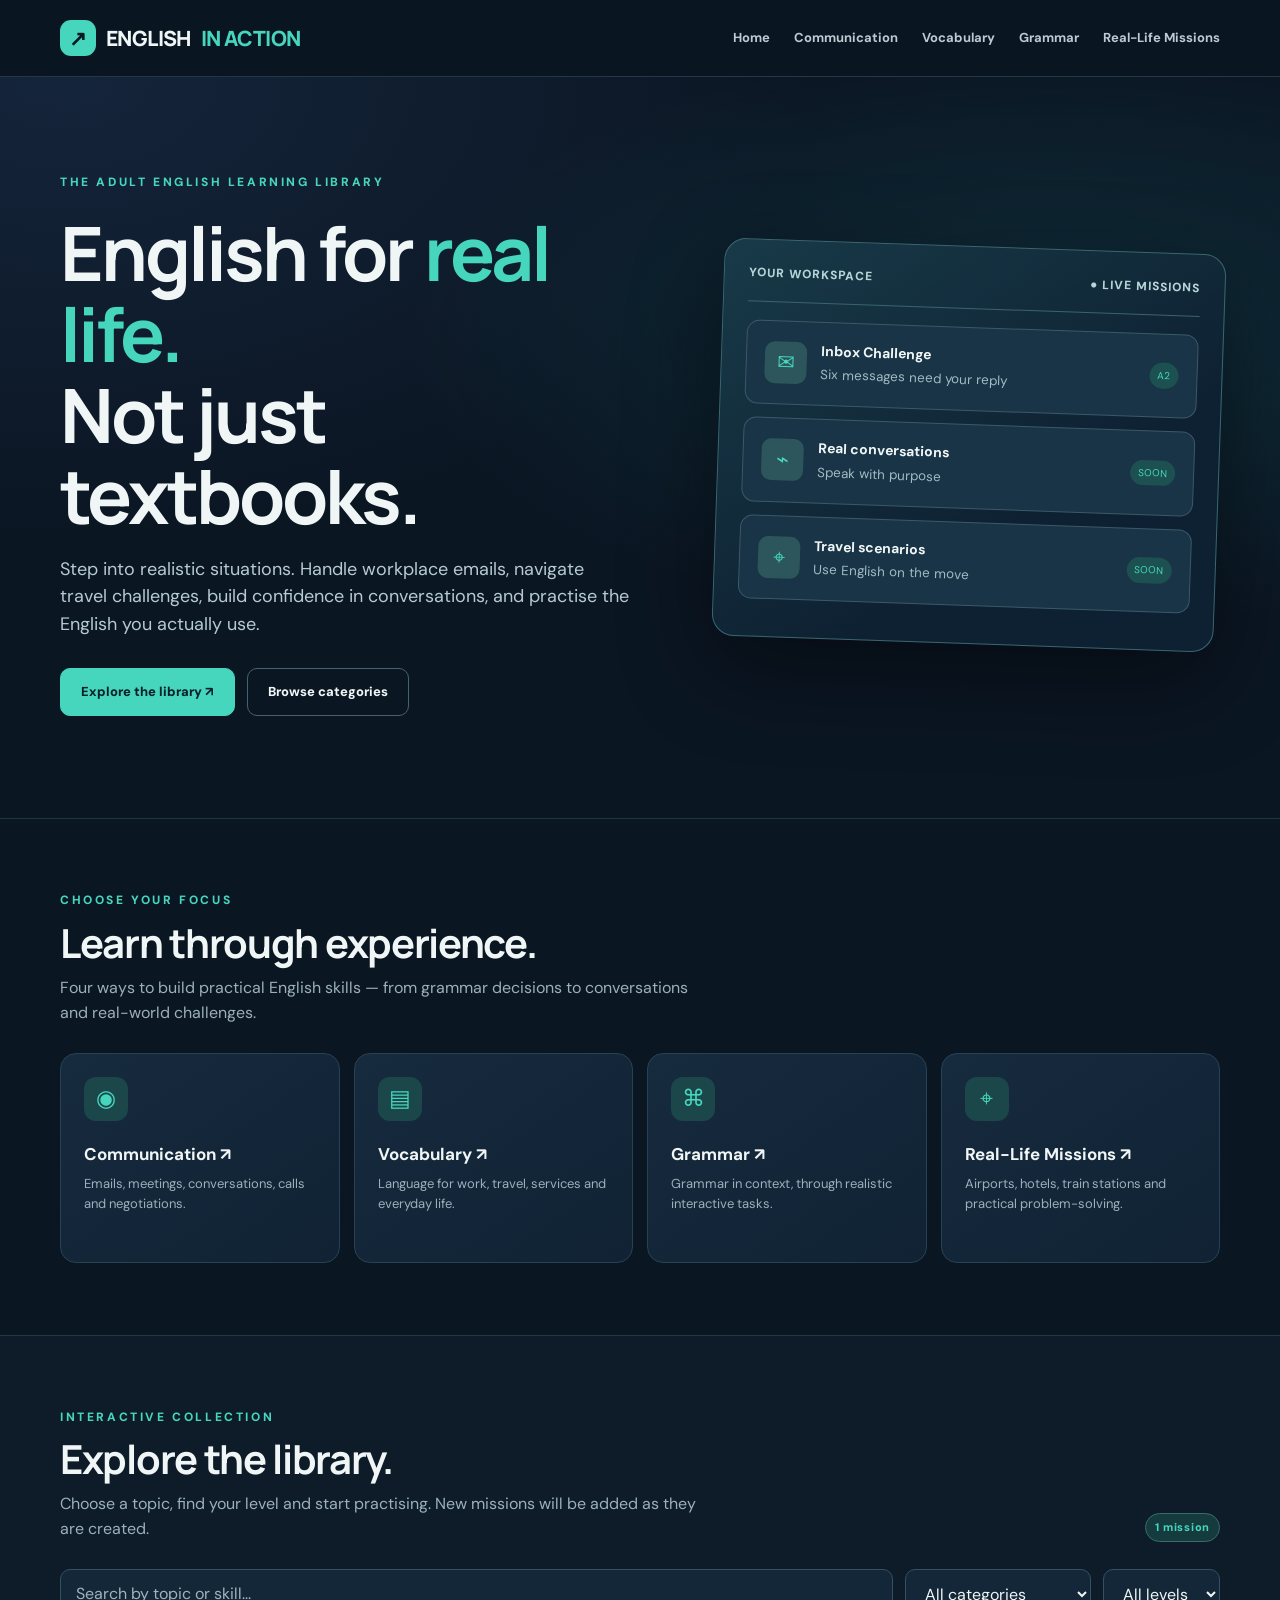
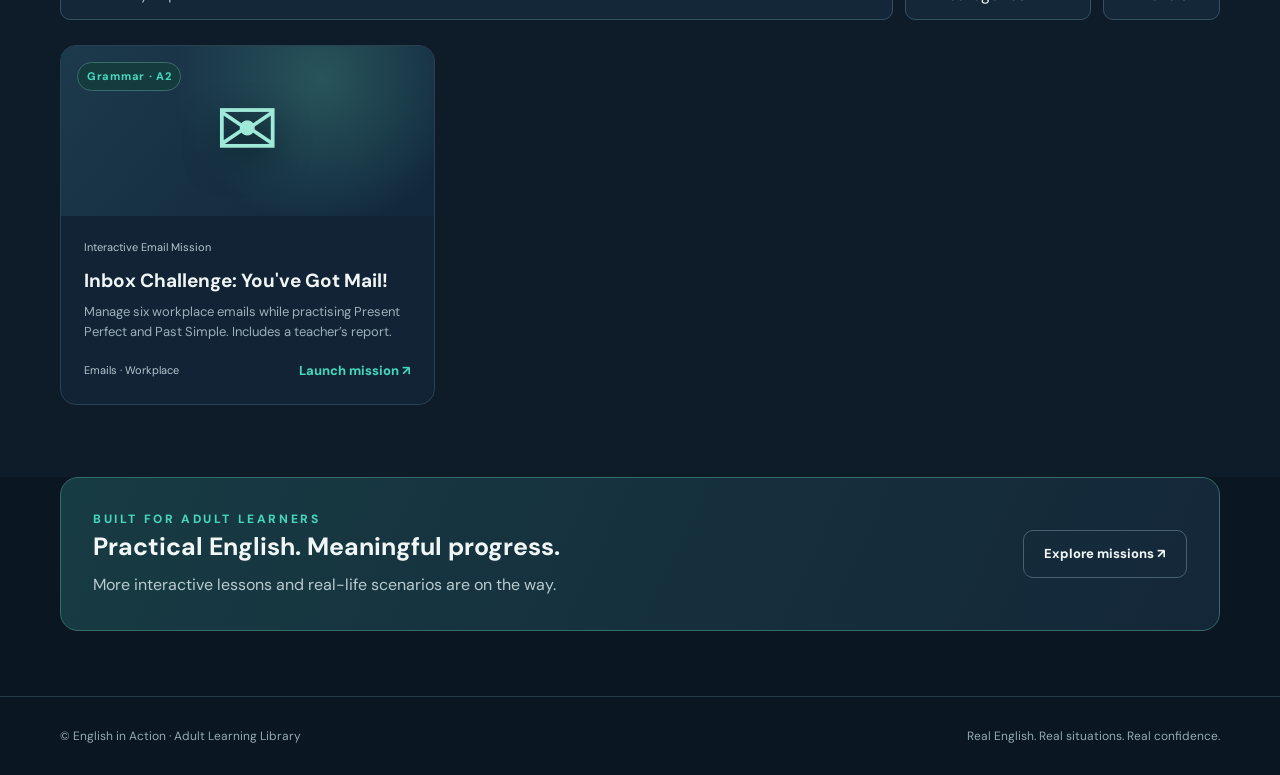
==== index.html @ a8d0b6d4 "Add files via upload" ====
<!doctype html><html lang="en"><head><meta charset="utf-8"><meta name="viewport" content="width=device-width,initial-scale=1"><meta name="theme-color" content="#0b1623"><meta name="description" content="English in Action — interactive English missions for adult learners. Real-life communication, grammar and vocabulary."><title>English in Action | Adult Learning Library</title><link rel="stylesheet" href="styles.css"></head><body>
<header class="nav"><div class="wrap nav-inner"><a class="brand" href="index.html"><span class="brand-mark">↗</span> ENGLISH <em>IN ACTION</em></a><nav class="links" aria-label="Main navigation"><a href="index.html">Home</a><a href="index.html?category=communication#library">Communication</a><a href="index.html?category=vocabulary#library">Vocabulary</a><a href="index.html?category=grammar#library">Grammar</a><a href="index.html?category=missions#library">Real-Life Missions</a></nav></div></header>
<main><section class="hero"><div class="wrap hero-grid"><div><div class="eyebrow">The adult English learning library</div><h1>English for <span>real life.</span><br>Not just textbooks.</h1><p class="lead">Step into realistic situations. Handle workplace emails, navigate travel challenges, build confidence in conversations, and practise the English you actually use.</p><div class="actions"><a class="btn" href="#library">Explore the library ↗</a><a class="btn alt" href="#categories">Browse categories</a></div></div><div class="hero-art" aria-hidden="true"><div class="art-top"><span>YOUR WORKSPACE</span><span>● LIVE MISSIONS</span></div><div class="art-line"></div><div class="art-mail"><span class="art-icon">✉</span><span><strong>Inbox Challenge</strong><small>Six messages need your reply</small></span><span class="art-badge">A2</span></div><div class="art-mail"><span class="art-icon">⌁</span><span><strong>Real conversations</strong><small>Speak with purpose</small></span><span class="art-badge">SOON</span></div><div class="art-mail"><span class="art-icon">⌖</span><span><strong>Travel scenarios</strong><small>Use English on the move</small></span><span class="art-badge">SOON</span></div></div></div></section>
<section class="section" id="categories"><div class="wrap"><div class="eyebrow">Choose your focus</div><div class="section-head"><div><h2>Learn through experience.</h2><p class="sub">Four ways to build practical English skills — from grammar decisions to conversations and real-world challenges.</p></div></div><div class="category-grid"><a class="cat" href="index.html?category=communication#library"><span class="cat-icon">◉</span><h3>Communication ↗</h3><p>Emails, meetings, conversations, calls and negotiations.</p></a><a class="cat" href="index.html?category=vocabulary#library"><span class="cat-icon">▤</span><h3>Vocabulary ↗</h3><p>Language for work, travel, services and everyday life.</p></a><a class="cat" href="index.html?category=grammar#library"><span class="cat-icon">⌘</span><h3>Grammar ↗</h3><p>Grammar in context, through realistic interactive tasks.</p></a><a class="cat" href="index.html?category=missions#library"><span class="cat-icon">⌖</span><h3>Real-Life Missions ↗</h3><p>Airports, hotels, train stations and practical problem-solving.</p></a></div></div></section>
<section class="section catalog" id="library"><div class="wrap"><div class="eyebrow">Interactive collection</div><div class="section-head"><div><h2>Explore the library.</h2><p class="sub">Choose a topic, find your level and start practising. New missions will be added as they are created.</p></div><span class="pill" id="count">1 mission</span></div><div class="filters"><input class="field search" id="search" type="search" placeholder="Search by topic or skill..." aria-label="Search materials"><select class="field" id="category" aria-label="Filter by category"><option value="">All categories</option><option value="communication">Communication</option><option value="vocabulary">Vocabulary</option><option value="grammar">Grammar</option><option value="missions">Real-Life Missions</option></select><select class="field" id="level" aria-label="Filter by level"><option value="">All levels</option><option>A1</option><option>A2</option><option>B1</option><option>B2</option><option>C1</option></select></div><div class="cards" id="cards" aria-live="polite"></div></div></section>
<section class="wrap"><div class="banner"><div><div class="eyebrow">Built for adult learners</div><h2>Practical English. Meaningful progress.</h2><p>More interactive lessons and real-life scenarios are on the way.</p></div><a class="btn alt" href="#library">Explore missions ↗</a></div></section></main><footer class="footer"><div class="wrap footer-inner"><span>© English in Action · Adult Learning Library</span><span>Real English. Real situations. Real confidence.</span></div></footer><script src="materials.js"></script><script src="app.js"></script></body></html>
---- styles.css ----
@import url('https://fonts.googleapis.com/css2?family=DM+Sans:wght@400;500;600;700;800&family=Manrope:wght@400;500;600;700;800&display=swap');
:root{--bg:#0b1623;--panel:#122335;--panel2:#162b3d;--line:#284254;--ink:#f0f6f5;--muted:#9bb0ba;--teal:#46d6bd;--teal2:#153e42;--gold:#e9c991}*{box-sizing:border-box}html{scroll-behavior:smooth}body{margin:0;background:var(--bg);color:var(--ink);font-family:'DM Sans',sans-serif;line-height:1.55}a{color:inherit;text-decoration:none}button,input,select{font:inherit}button{cursor:pointer}.wrap{width:min(1160px,calc(100% - 44px));margin:auto}.nav{position:sticky;top:0;z-index:10;background:#0b1623ee;backdrop-filter:blur(18px);border-bottom:1px solid #243746}.nav-inner{display:flex;align-items:center;justify-content:space-between;min-height:76px;gap:20px}.brand{font-family:Manrope,sans-serif;font-weight:800;letter-spacing:-.6px;font-size:21px;display:flex;align-items:center;gap:10px}.brand-mark{display:grid;place-items:center;width:36px;height:36px;border-radius:11px;color:#071923;background:var(--teal);font-size:21px}.brand em{font-style:normal;color:var(--teal)}.links{display:flex;gap:24px;align-items:center}.links a{font-size:13px;color:#bbccd1;font-weight:700}.links a:hover,.links a.active{color:var(--teal)}.eyebrow{color:var(--teal);font-size:12px;font-weight:800;letter-spacing:2.6px;text-transform:uppercase}.hero{position:relative;overflow:hidden;padding:96px 0 102px;border-bottom:1px solid #1d3443;background:radial-gradient(ellipse at 82% 35%,#15505a66,transparent 43%),radial-gradient(ellipse at 5% 0%,#243c6260,transparent 44%)}.hero-grid{display:grid;grid-template-columns:1.1fr .9fr;gap:45px;align-items:center}.hero h1{font-family:Manrope,sans-serif;font-size:clamp(43px,6vw,75px);line-height:1.08;letter-spacing:-3px;margin:20px 0}.hero h1 span{color:var(--teal)}.lead{font-size:18px;color:#b6cbd0;max-width:570px}.actions{display:flex;gap:12px;flex-wrap:wrap;margin-top:29px}.btn{display:inline-flex;align-items:center;justify-content:center;gap:8px;padding:13px 20px;border-radius:10px;background:var(--teal);border:1px solid var(--teal);color:#09202b;font-weight:800;font-size:13px}.btn.alt{background:transparent;color:var(--ink);border-color:#476173}.btn:hover{filter:brightness(1.08)}.hero-art{position:relative;min-height:340px;border:1px solid #3a6671;border-radius:22px;background:linear-gradient(145deg,#183a48,#0e2132 65%);box-shadow:0 30px 90px #0007;padding:24px;transform:rotate(2deg)}.art-top{display:flex;justify-content:space-between;color:#b7d5d8;font-size:12px;font-weight:800;letter-spacing:1px}.art-line{height:1px;background:#3b6370;margin:18px 0}.art-mail{padding:18px;border:1px solid #3b5966;background:#183446;border-radius:13px;margin:13px 0;display:flex;align-items:center;gap:14px}.art-icon{width:42px;height:42px;border-radius:10px;display:grid;place-items:center;background:#2d565c;color:var(--teal);font-size:21px}.art-mail strong{display:block;font-size:14px}.art-mail small{color:#a3bbc3}.art-badge{margin-left:auto;font-size:10px;color:var(--teal);background:#1d5051;padding:5px 8px;border-radius:99px}.section{padding:72px 0}.section-head{display:flex;align-items:end;justify-content:space-between;gap:20px;margin-bottom:27px}.section h2{font-family:Manrope;font-size:clamp(28px,3.4vw,40px);line-height:1.2;letter-spacing:-1.3px;margin:9px 0}.sub{color:var(--muted);max-width:640px;margin:0}.category-grid{display:grid;grid-template-columns:repeat(4,1fr);gap:14px}.cat{background:linear-gradient(145deg,#172b3e,#102234);border:1px solid var(--line);padding:23px;border-radius:16px;min-height:210px;transition:.2s}.cat:hover,.card:hover{transform:translateY(-3px);border-color:#3d948c}.cat-icon{width:44px;height:44px;display:grid;place-items:center;background:#1b474a;border-radius:12px;color:var(--teal);font-size:23px}.cat h3{margin:20px 0 7px;font-size:17px}.cat p{margin:0;color:var(--muted);font-size:13px}.catalog{background:#0e1c2a;border-top:1px solid #223747}.filters{display:flex;gap:12px;flex-wrap:wrap;margin:25px 0}.field{background:#142739;color:var(--ink);border:1px solid #345064;border-radius:10px;padding:12px 15px;min-height:45px}.search{flex:1;min-width:220px}.field::placeholder{color:#a0b2bc}.cards{display:grid;grid-template-columns:repeat(3,1fr);gap:18px}.card{background:var(--panel);border:1px solid var(--line);border-radius:16px;overflow:hidden;transition:.2s;display:flex;flex-direction:column}.card-visual{min-height:170px;display:grid;place-items:center;background:radial-gradient(circle at 70% 20%,#3b797480,transparent 50%),linear-gradient(130deg,#1d394c,#10283a);position:relative}.card-visual:before{content:'✉';font-size:77px;color:#9fe9d8;text-shadow:0 12px 32px #071b26}.pill{font-size:11px;font-weight:800;letter-spacing:.7px;border:1px solid #386e6a;color:var(--teal);background:#153b3f;padding:5px 9px;border-radius:99px}.card-visual .pill{position:absolute;top:16px;left:16px}.card-body{padding:23px;display:flex;flex-direction:column;flex:1}.card h3{font-size:19px;line-height:1.3;margin:13px 0 9px}.card p{font-size:13px;color:var(--muted);margin:0 0 18px}.card-foot{margin-top:auto;display:flex;justify-content:space-between;align-items:center;gap:10px}.card-foot a{font-size:13px;color:var(--teal);font-weight:800}.tag{font-size:11px;color:#b4c6cd}.empty{padding:30px;border:1px dashed #3b5668;border-radius:14px;color:var(--muted)}.banner{margin:0 0 65px;padding:32px;border:1px solid #346c6a;border-radius:18px;background:linear-gradient(115deg,#173b43,#142738);display:flex;justify-content:space-between;align-items:center;gap:24px}.banner h2{margin:0 0 6px;font-size:25px}.banner p{color:#b8cbd0;margin:0}.footer{border-top:1px solid #233a49;padding:30px 0;color:#93a9b4;font-size:12px}.footer-inner{display:flex;justify-content:space-between;gap:12px;flex-wrap:wrap}.mobile-note{display:none}@media(max-width:850px){.hero-grid{grid-template-columns:1fr}.hero-art{max-width:540px}.category-grid{grid-template-columns:repeat(2,1fr)}.cards{grid-template-columns:repeat(2,1fr)}.links{gap:11px;flex-wrap:wrap}.links a{font-size:11px}}@media(max-width:570px){.wrap{width:min(100% - 28px,1160px)}.nav-inner{padding:12px 0;align-items:flex-start;flex-direction:column}.links{gap:13px}.hero{padding:55px 0 65px}.hero h1{letter-spacing:-2px}.hero-art{min-height:0}.section{padding:52px 0}.category-grid,.cards{grid-template-columns:1fr}.cat{min-height:0}.banner{flex-direction:column;align-items:flex-start}.section-head{align-items:flex-start;flex-direction:column}}
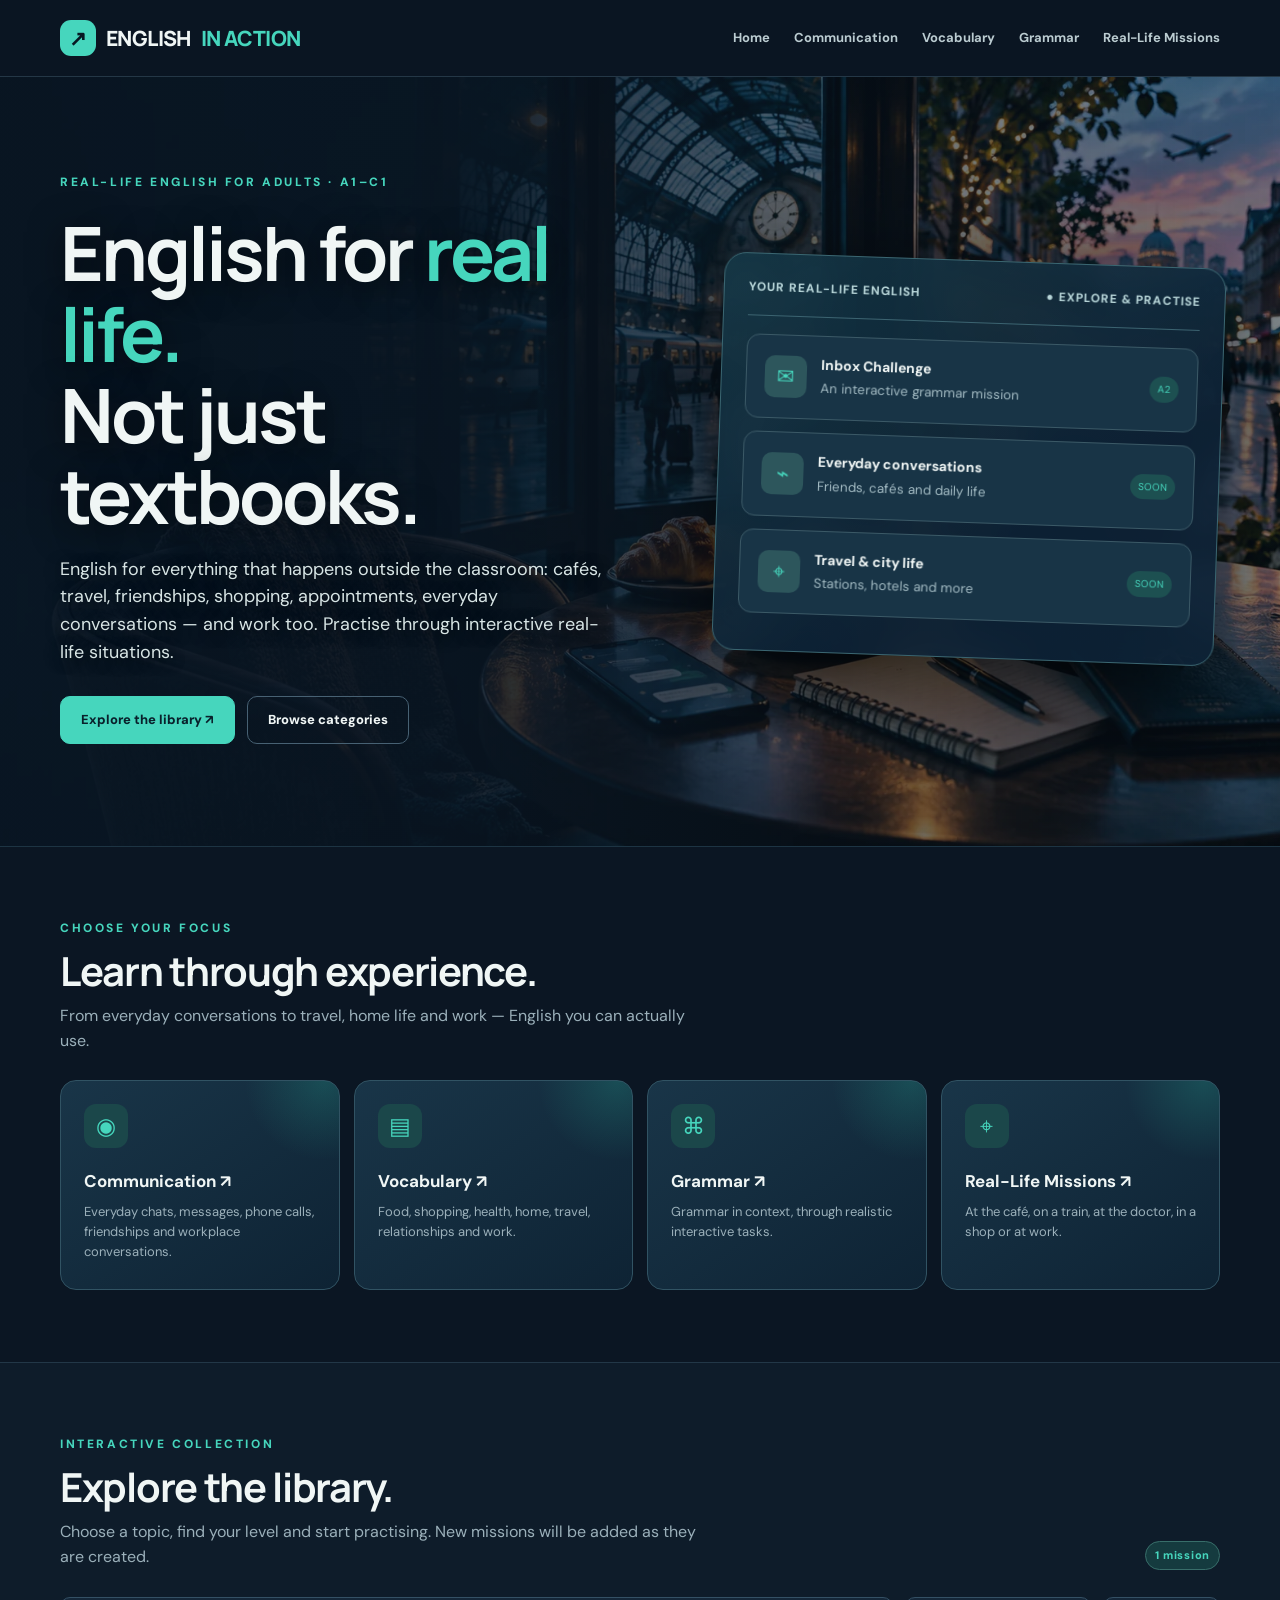
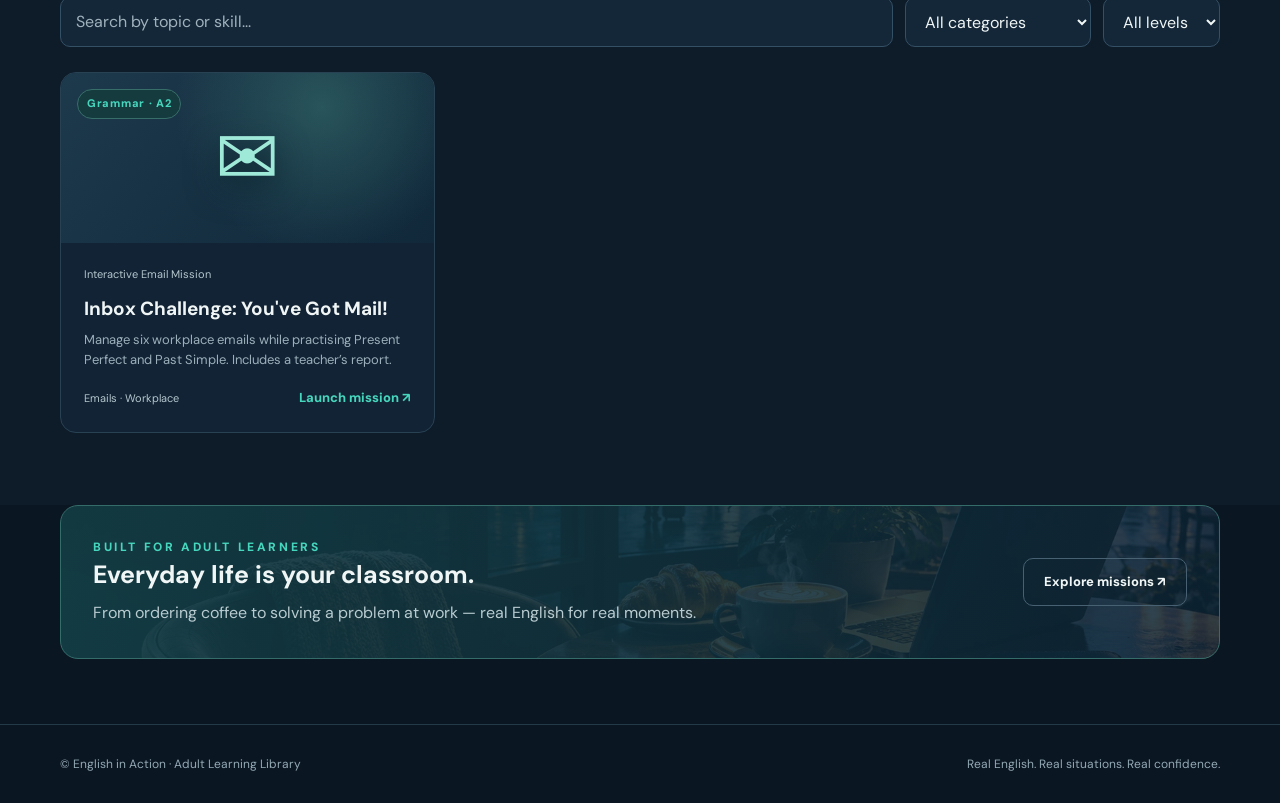
==== commit 78816d88: "Add files via upload" ====
--- a/index.html
+++ b/index.html
@@ -1,6 +1,6 @@
 <!doctype html><html lang="en"><head><meta charset="utf-8"><meta name="viewport" content="width=device-width,initial-scale=1"><meta name="theme-color" content="#0b1623"><meta name="description" content="English in Action — interactive English missions for adult learners. Real-life communication, grammar and vocabulary."><title>English in Action | Adult Learning Library</title><link rel="stylesheet" href="styles.css"></head><body>
 <header class="nav"><div class="wrap nav-inner"><a class="brand" href="index.html"><span class="brand-mark">↗</span> ENGLISH <em>IN ACTION</em></a><nav class="links" aria-label="Main navigation"><a href="index.html">Home</a><a href="index.html?category=communication#library">Communication</a><a href="index.html?category=vocabulary#library">Vocabulary</a><a href="index.html?category=grammar#library">Grammar</a><a href="index.html?category=missions#library">Real-Life Missions</a></nav></div></header>
-<main><section class="hero"><div class="wrap hero-grid"><div><div class="eyebrow">The adult English learning library</div><h1>English for <span>real life.</span><br>Not just textbooks.</h1><p class="lead">Step into realistic situations. Handle workplace emails, navigate travel challenges, build confidence in conversations, and practise the English you actually use.</p><div class="actions"><a class="btn" href="#library">Explore the library ↗</a><a class="btn alt" href="#categories">Browse categories</a></div></div><div class="hero-art" aria-hidden="true"><div class="art-top"><span>YOUR WORKSPACE</span><span>● LIVE MISSIONS</span></div><div class="art-line"></div><div class="art-mail"><span class="art-icon">✉</span><span><strong>Inbox Challenge</strong><small>Six messages need your reply</small></span><span class="art-badge">A2</span></div><div class="art-mail"><span class="art-icon">⌁</span><span><strong>Real conversations</strong><small>Speak with purpose</small></span><span class="art-badge">SOON</span></div><div class="art-mail"><span class="art-icon">⌖</span><span><strong>Travel scenarios</strong><small>Use English on the move</small></span><span class="art-badge">SOON</span></div></div></div></section>
-<section class="section" id="categories"><div class="wrap"><div class="eyebrow">Choose your focus</div><div class="section-head"><div><h2>Learn through experience.</h2><p class="sub">Four ways to build practical English skills — from grammar decisions to conversations and real-world challenges.</p></div></div><div class="category-grid"><a class="cat" href="index.html?category=communication#library"><span class="cat-icon">◉</span><h3>Communication ↗</h3><p>Emails, meetings, conversations, calls and negotiations.</p></a><a class="cat" href="index.html?category=vocabulary#library"><span class="cat-icon">▤</span><h3>Vocabulary ↗</h3><p>Language for work, travel, services and everyday life.</p></a><a class="cat" href="index.html?category=grammar#library"><span class="cat-icon">⌘</span><h3>Grammar ↗</h3><p>Grammar in context, through realistic interactive tasks.</p></a><a class="cat" href="index.html?category=missions#library"><span class="cat-icon">⌖</span><h3>Real-Life Missions ↗</h3><p>Airports, hotels, train stations and practical problem-solving.</p></a></div></div></section>
+<main><section class="hero"><div class="wrap hero-grid"><div><div class="eyebrow">Real-life English for adults · A1–C1</div><h1>English for <span>real life.</span><br>Not just textbooks.</h1><p class="lead">English for everything that happens outside the classroom: cafés, travel, friendships, shopping, appointments, everyday conversations — and work too. Practise through interactive real-life situations.</p><div class="actions"><a class="btn" href="#library">Explore the library ↗</a><a class="btn alt" href="#categories">Browse categories</a></div></div><div class="hero-art" aria-hidden="true"><div class="art-top"><span>YOUR REAL-LIFE ENGLISH</span><span>● EXPLORE & PRACTISE</span></div><div class="art-line"></div><div class="art-mail"><span class="art-icon">✉</span><span><strong>Inbox Challenge</strong><small>An interactive grammar mission</small></span><span class="art-badge">A2</span></div><div class="art-mail"><span class="art-icon">⌁</span><span><strong>Everyday conversations</strong><small>Friends, cafés and daily life</small></span><span class="art-badge">SOON</span></div><div class="art-mail"><span class="art-icon">⌖</span><span><strong>Travel & city life</strong><small>Stations, hotels and more</small></span><span class="art-badge">SOON</span></div></div></div></section>
+<section class="section" id="categories"><div class="wrap"><div class="eyebrow">Choose your focus</div><div class="section-head"><div><h2>Learn through experience.</h2><p class="sub">From everyday conversations to travel, home life and work — English you can actually use.</p></div></div><div class="category-grid"><a class="cat" href="index.html?category=communication#library"><span class="cat-icon">◉</span><h3>Communication ↗</h3><p>Everyday chats, messages, phone calls, friendships and workplace conversations.</p></a><a class="cat" href="index.html?category=vocabulary#library"><span class="cat-icon">▤</span><h3>Vocabulary ↗</h3><p>Food, shopping, health, home, travel, relationships and work.</p></a><a class="cat" href="index.html?category=grammar#library"><span class="cat-icon">⌘</span><h3>Grammar ↗</h3><p>Grammar in context, through realistic interactive tasks.</p></a><a class="cat" href="index.html?category=missions#library"><span class="cat-icon">⌖</span><h3>Real-Life Missions ↗</h3><p>At the café, on a train, at the doctor, in a shop or at work.</p></a></div></div></section>
 <section class="section catalog" id="library"><div class="wrap"><div class="eyebrow">Interactive collection</div><div class="section-head"><div><h2>Explore the library.</h2><p class="sub">Choose a topic, find your level and start practising. New missions will be added as they are created.</p></div><span class="pill" id="count">1 mission</span></div><div class="filters"><input class="field search" id="search" type="search" placeholder="Search by topic or skill..." aria-label="Search materials"><select class="field" id="category" aria-label="Filter by category"><option value="">All categories</option><option value="communication">Communication</option><option value="vocabulary">Vocabulary</option><option value="grammar">Grammar</option><option value="missions">Real-Life Missions</option></select><select class="field" id="level" aria-label="Filter by level"><option value="">All levels</option><option>A1</option><option>A2</option><option>B1</option><option>B2</option><option>C1</option></select></div><div class="cards" id="cards" aria-live="polite"></div></div></section>
-<section class="wrap"><div class="banner"><div><div class="eyebrow">Built for adult learners</div><h2>Practical English. Meaningful progress.</h2><p>More interactive lessons and real-life scenarios are on the way.</p></div><a class="btn alt" href="#library">Explore missions ↗</a></div></section></main><footer class="footer"><div class="wrap footer-inner"><span>© English in Action · Adult Learning Library</span><span>Real English. Real situations. Real confidence.</span></div></footer><script src="materials.js"></script><script src="app.js"></script></body></html>+<section class="wrap"><div class="banner"><div><div class="eyebrow">Built for adult learners</div><h2>Everyday life is your classroom.</h2><p>From ordering coffee to solving a problem at work — real English for real moments.</p></div><a class="btn alt" href="#library">Explore missions ↗</a></div></section></main><footer class="footer"><div class="wrap footer-inner"><span>© English in Action · Adult Learning Library</span><span>Real English. Real situations. Real confidence.</span></div></footer><script src="materials.js"></script><script src="app.js"></script></body></html>
--- a/styles.css
+++ b/styles.css
@@ -1,2 +1,14 @@
 @import url('https://fonts.googleapis.com/css2?family=DM+Sans:wght@400;500;600;700;800&family=Manrope:wght@400;500;600;700;800&display=swap');
 :root{--bg:#0b1623;--panel:#122335;--panel2:#162b3d;--line:#284254;--ink:#f0f6f5;--muted:#9bb0ba;--teal:#46d6bd;--teal2:#153e42;--gold:#e9c991}*{box-sizing:border-box}html{scroll-behavior:smooth}body{margin:0;background:var(--bg);color:var(--ink);font-family:'DM Sans',sans-serif;line-height:1.55}a{color:inherit;text-decoration:none}button,input,select{font:inherit}button{cursor:pointer}.wrap{width:min(1160px,calc(100% - 44px));margin:auto}.nav{position:sticky;top:0;z-index:10;background:#0b1623ee;backdrop-filter:blur(18px);border-bottom:1px solid #243746}.nav-inner{display:flex;align-items:center;justify-content:space-between;min-height:76px;gap:20px}.brand{font-family:Manrope,sans-serif;font-weight:800;letter-spacing:-.6px;font-size:21px;display:flex;align-items:center;gap:10px}.brand-mark{display:grid;place-items:center;width:36px;height:36px;border-radius:11px;color:#071923;background:var(--teal);font-size:21px}.brand em{font-style:normal;color:var(--teal)}.links{display:flex;gap:24px;align-items:center}.links a{font-size:13px;color:#bbccd1;font-weight:700}.links a:hover,.links a.active{color:var(--teal)}.eyebrow{color:var(--teal);font-size:12px;font-weight:800;letter-spacing:2.6px;text-transform:uppercase}.hero{position:relative;overflow:hidden;padding:96px 0 102px;border-bottom:1px solid #1d3443;background:radial-gradient(ellipse at 82% 35%,#15505a66,transparent 43%),radial-gradient(ellipse at 5% 0%,#243c6260,transparent 44%)}.hero-grid{display:grid;grid-template-columns:1.1fr .9fr;gap:45px;align-items:center}.hero h1{font-family:Manrope,sans-serif;font-size:clamp(43px,6vw,75px);line-height:1.08;letter-spacing:-3px;margin:20px 0}.hero h1 span{color:var(--teal)}.lead{font-size:18px;color:#b6cbd0;max-width:570px}.actions{display:flex;gap:12px;flex-wrap:wrap;margin-top:29px}.btn{display:inline-flex;align-items:center;justify-content:center;gap:8px;padding:13px 20px;border-radius:10px;background:var(--teal);border:1px solid var(--teal);color:#09202b;font-weight:800;font-size:13px}.btn.alt{background:transparent;color:var(--ink);border-color:#476173}.btn:hover{filter:brightness(1.08)}.hero-art{position:relative;min-height:340px;border:1px solid #3a6671;border-radius:22px;background:linear-gradient(145deg,#183a48,#0e2132 65%);box-shadow:0 30px 90px #0007;padding:24px;transform:rotate(2deg)}.art-top{display:flex;justify-content:space-between;color:#b7d5d8;font-size:12px;font-weight:800;letter-spacing:1px}.art-line{height:1px;background:#3b6370;margin:18px 0}.art-mail{padding:18px;border:1px solid #3b5966;background:#183446;border-radius:13px;margin:13px 0;display:flex;align-items:center;gap:14px}.art-icon{width:42px;height:42px;border-radius:10px;display:grid;place-items:center;background:#2d565c;color:var(--teal);font-size:21px}.art-mail strong{display:block;font-size:14px}.art-mail small{color:#a3bbc3}.art-badge{margin-left:auto;font-size:10px;color:var(--teal);background:#1d5051;padding:5px 8px;border-radius:99px}.section{padding:72px 0}.section-head{display:flex;align-items:end;justify-content:space-between;gap:20px;margin-bottom:27px}.section h2{font-family:Manrope;font-size:clamp(28px,3.4vw,40px);line-height:1.2;letter-spacing:-1.3px;margin:9px 0}.sub{color:var(--muted);max-width:640px;margin:0}.category-grid{display:grid;grid-template-columns:repeat(4,1fr);gap:14px}.cat{background:linear-gradient(145deg,#172b3e,#102234);border:1px solid var(--line);padding:23px;border-radius:16px;min-height:210px;transition:.2s}.cat:hover,.card:hover{transform:translateY(-3px);border-color:#3d948c}.cat-icon{width:44px;height:44px;display:grid;place-items:center;background:#1b474a;border-radius:12px;color:var(--teal);font-size:23px}.cat h3{margin:20px 0 7px;font-size:17px}.cat p{margin:0;color:var(--muted);font-size:13px}.catalog{background:#0e1c2a;border-top:1px solid #223747}.filters{display:flex;gap:12px;flex-wrap:wrap;margin:25px 0}.field{background:#142739;color:var(--ink);border:1px solid #345064;border-radius:10px;padding:12px 15px;min-height:45px}.search{flex:1;min-width:220px}.field::placeholder{color:#a0b2bc}.cards{display:grid;grid-template-columns:repeat(3,1fr);gap:18px}.card{background:var(--panel);border:1px solid var(--line);border-radius:16px;overflow:hidden;transition:.2s;display:flex;flex-direction:column}.card-visual{min-height:170px;display:grid;place-items:center;background:radial-gradient(circle at 70% 20%,#3b797480,transparent 50%),linear-gradient(130deg,#1d394c,#10283a);position:relative}.card-visual:before{content:'✉';font-size:77px;color:#9fe9d8;text-shadow:0 12px 32px #071b26}.pill{font-size:11px;font-weight:800;letter-spacing:.7px;border:1px solid #386e6a;color:var(--teal);background:#153b3f;padding:5px 9px;border-radius:99px}.card-visual .pill{position:absolute;top:16px;left:16px}.card-body{padding:23px;display:flex;flex-direction:column;flex:1}.card h3{font-size:19px;line-height:1.3;margin:13px 0 9px}.card p{font-size:13px;color:var(--muted);margin:0 0 18px}.card-foot{margin-top:auto;display:flex;justify-content:space-between;align-items:center;gap:10px}.card-foot a{font-size:13px;color:var(--teal);font-weight:800}.tag{font-size:11px;color:#b4c6cd}.empty{padding:30px;border:1px dashed #3b5668;border-radius:14px;color:var(--muted)}.banner{margin:0 0 65px;padding:32px;border:1px solid #346c6a;border-radius:18px;background:linear-gradient(115deg,#173b43,#142738);display:flex;justify-content:space-between;align-items:center;gap:24px}.banner h2{margin:0 0 6px;font-size:25px}.banner p{color:#b8cbd0;margin:0}.footer{border-top:1px solid #233a49;padding:30px 0;color:#93a9b4;font-size:12px}.footer-inner{display:flex;justify-content:space-between;gap:12px;flex-wrap:wrap}.mobile-note{display:none}@media(max-width:850px){.hero-grid{grid-template-columns:1fr}.hero-art{max-width:540px}.category-grid{grid-template-columns:repeat(2,1fr)}.cards{grid-template-columns:repeat(2,1fr)}.links{gap:11px;flex-wrap:wrap}.links a{font-size:11px}}@media(max-width:570px){.wrap{width:min(100% - 28px,1160px)}.nav-inner{padding:12px 0;align-items:flex-start;flex-direction:column}.links{gap:13px}.hero{padding:55px 0 65px}.hero h1{letter-spacing:-2px}.hero-art{min-height:0}.section{padding:52px 0}.category-grid,.cards{grid-template-columns:1fr}.cat{min-height:0}.banner{flex-direction:column;align-items:flex-start}.section-head{align-items:flex-start;flex-direction:column}}
+
+/* Midnight & Teal · cinematic real-life editorial update */
+.hero{background:linear-gradient(90deg,#091522f5 0%,#091522e8 35%,#0915229c 65%,#0915227c 100%),url("hero-life.webp") center 44%/cover no-repeat;min-height:690px;display:flex;align-items:center}
+.hero h1{max-width:720px;text-shadow:0 5px 35px #0009}
+.hero .lead{color:#d8e5e5;max-width:550px;text-shadow:0 3px 15px #000a}
+.hero-art{background:linear-gradient(145deg,#143847dc,#0c2135e8 65%);backdrop-filter:blur(15px);box-shadow:0 30px 90px #000a}
+.cat{position:relative;overflow:hidden;background:linear-gradient(145deg,#193548,#0e2334);border-color:#315363}
+.cat:before{content:"";position:absolute;width:160px;height:160px;right:-65px;top:-80px;background:radial-gradient(circle,#2bbda339,transparent 70%);pointer-events:none}
+.cat:hover{box-shadow:0 16px 35px #0005}
+.banner{background:linear-gradient(105deg,#143b42ef,#0d2436d9),url("hero-life.webp") center 63%/cover no-repeat}
+@media(max-width:850px){.hero{min-height:0;background-position:60% center}.hero-art{max-width:100%}}
+@media(max-width:570px){.hero{background:linear-gradient(90deg,#091522ed,#091522b8),url("hero-life.webp") center/cover no-repeat}}
